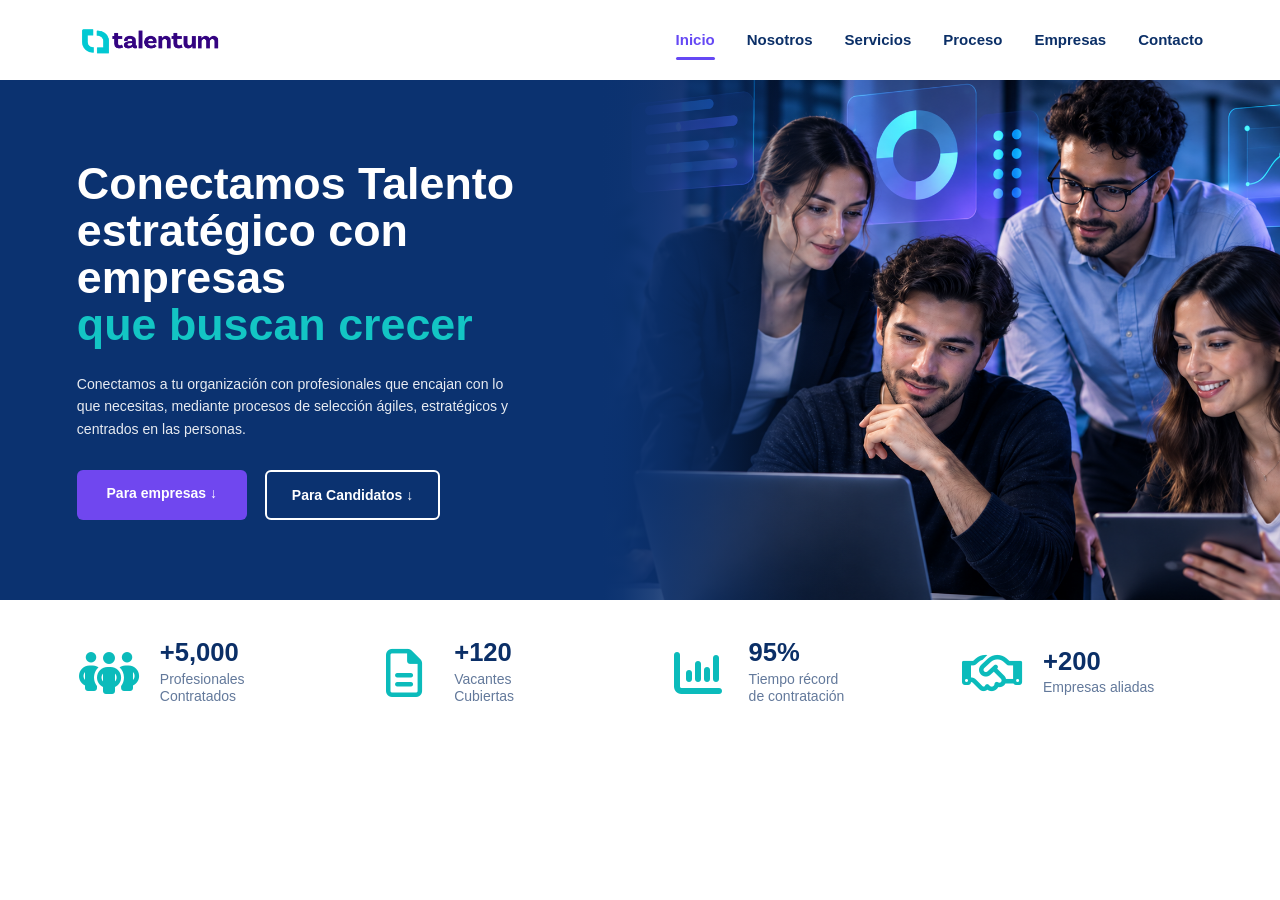
==== index.html @ b0f85a03 "Primer commit Talentum Seleccion" ====
<!DOCTYPE html>
<html lang="es">

<head>

    <meta charset="UTF-8">

    <meta
        name="viewport"
        content="width=device-width, initial-scale=1.0"
    >

    <title>Talentum Selección</title>


    <!-- =========================
         CSS PRINCIPAL
    ========================== -->

    <link
        rel="stylesheet"
        href="css/styles.css"
    >


    <!-- =========================
         FONT AWESOME - ICONOS
    ========================== -->

    <link
        rel="stylesheet"
        href="https://cdnjs.cloudflare.com/ajax/libs/font-awesome/6.5.2/css/all.min.css"
    >

</head>


<body>


    <!-- =========================
         NAVBAR
    ========================== -->

    <header class="header">

        <nav class="navbar">


            <!-- LOGO -->

            <a href="#inicio" class="logo">

                <img
                    src="assets/logos/logo talentum.png"
                    alt="Talentum"
                >

            </a>


            <!-- MENÚ -->

            <ul class="nav-menu">

                <li>
                    <a class="active" href="#inicio">
                        Inicio
                    </a>
                </li>

                <li>
                    <a href="#nosotros">
                        Nosotros
                    </a>
                </li>

                <li>
                    <a href="#servicios">
                        Servicios
                    </a>
                </li>

                <li>
                    <a href="#proceso">
                        Proceso
                    </a>
                </li>

                <li>
                    <a href="#empresas">
                        Empresas
                    </a>
                </li>

                <li>
                    <a href="#contacto">
                        Contacto
                    </a>
                </li>

            </ul>

        </nav>

    </header>



    <!-- =========================
         CONTENIDO PRINCIPAL
    ========================== -->

    <main>


        <!-- =========================
             HERO
        ========================== -->

        <section class="hero" id="inicio">


            <!-- TEXTO -->

            <div class="hero-content">

                <h1>

                    Conectamos Talento<br>

                    estratégico con empresas<br>

                    <span>
                        que buscan crecer
                    </span>

                </h1>


                <p>

                    Conectamos a tu organización con profesionales que encajan
                    con lo que necesitas, mediante procesos de selección ágiles,
                    estratégicos y centrados en las personas.

                </p>


                <!-- BOTONES -->

                <div class="hero-buttons">


                    <a
                        href="#empresas"
                        class="btn btn-primary"
                    >

                        Para empresas ↓

                    </a>


                    <a
                        href="#candidatos"
                        class="btn btn-outline"
                    >

                        Para Candidatos ↓

                    </a>


                </div>

            </div>



            <!-- IMAGEN HERO -->

            <div class="hero-image">

                <img
                    src="assets/images/hero-talentum.png"
                    alt="Equipo profesional Talentum"
                >

            </div>


        </section>



        <!-- =========================
             MÉTRICAS
        ========================== -->

        <section class="metrics">


            <!-- MÉTRICA 1 -->

            <article class="metric">


                <div class="metric-icon">

                    <i class="fa-solid fa-people-group"></i>

                </div>


                <div class="metric-info">

                    <strong>
                        +5,000
                    </strong>

                    <p>
                        Profesionales<br>
                        Contratados
                    </p>

                </div>


            </article>



            <!-- MÉTRICA 2 -->

            <article class="metric">


                <div class="metric-icon">

                    <i class="fa-regular fa-file-lines"></i>

                </div>


                <div class="metric-info">

                    <strong>
                        +120
                    </strong>

                    <p>
                        Vacantes<br>
                        Cubiertas
                    </p>

                </div>


            </article>



            <!-- MÉTRICA 3 -->

            <article class="metric">


                <div class="metric-icon">

                    <i class="fa-solid fa-chart-column"></i>

                </div>


                <div class="metric-info">

                    <strong>
                        95%
                    </strong>

                    <p>
                        Tiempo récord<br>
                        de contratación
                    </p>

                </div>


            </article>



            <!-- MÉTRICA 4 -->

            <article class="metric">


                <div class="metric-icon">

                    <i class="fa-regular fa-handshake"></i>

                </div>


                <div class="metric-info">

                    <strong>
                        +200
                    </strong>

                    <p>
                        Empresas aliadas
                    </p>

                </div>


            </article>


        </section>


    </main>


    <!-- =========================
         JAVASCRIPT
    ========================== -->

    <script src="js/main.js"></script>


</body>

</html>
---- css/styles.css ----
/* =========================
   GENERAL
========================= */

* {
    margin: 0;
    padding: 0;
    box-sizing: border-box;
}

html {
    scroll-behavior: smooth;
}

body {
    width: 100%;
    min-height: 100vh;

    font-family: Arial, Helvetica, sans-serif;

    color: #0b2f67;
    background: #ffffff;

    overflow-x: hidden;
}

img {
    display: block;
    max-width: 100%;
}


/* =========================
   NAVBAR
========================= */

.header {
    width: 100%;
    background: #ffffff;
}

.navbar {
    width: 100%;
    min-height: 80px;

    padding: 0 clamp(25px, 6vw, 120px);

    display: flex;
    align-items: center;
    justify-content: space-between;
}

.logo {
    display: flex;
    align-items: center;
    display: block;
}

.logo img {
    width: 145px;
    height: auto;
}

.nav-menu {
    display: flex;
    align-items: center;

    gap: clamp(20px, 2.5vw, 40px);

    list-style: none;
}

.nav-menu a {
    position: relative;

    color: #0b2f67;

    text-decoration: none;

    font-size: 15px;
    font-weight: 600;

    transition: color 0.3s ease;
}

.nav-menu a:hover,
.nav-menu a.active {
    color: #6548f4;
}

.nav-menu a.active::after {
    content: "";

    position: absolute;

    left: 0;
    right: 0;
    bottom: -12px;

    height: 3px;

    background: #6548f4;

    border-radius: 10px;
}


/* =========================
   HERO
========================= */

.hero {
    width: 100%;
    min-height: 520px;

    display: grid;

    /* Texto izquierda / imagen derecha */
    grid-template-columns: 47% 53%;

    background: #0b3270;

    position: relative;

    overflow: hidden;
}


/* =========================
   CONTENIDO HERO
========================= */

.hero-content {
    position: relative;

    /*
       IMPORTANTE:
       El contenido está por encima
       y tiene fondo azul sólido.
       El degradado NO tapa las letras.
    */

    z-index: 5;

    min-width: 0;

    padding:
        clamp(50px, 6vw, 100px)
        clamp(30px, 6vw, 120px);

    display: flex;
    flex-direction: column;
    justify-content: center;

    background: #0b3270;
}


/* =========================
   TITULO HERO
========================= */

.hero h1 {
    position: relative;

    z-index: 6;

    max-width: 700px;

    color: #ffffff;

    font-size: clamp(36px, 3.5vw, 60px);

    line-height: 1.05;

    margin-bottom: 25px;
}

.hero h1 span {
    color: #13c5c4;
}


/* =========================
   DESCRIPCIÓN HERO
========================= */

.hero p {
    position: relative;

    z-index: 6;

    max-width: 620px;

    color: #ffffff;

    font-size: clamp(14px, 1.1vw, 18px);

    line-height: 1.6;

    opacity: 0.9;
}


/* =========================
   BOTONES HERO
========================= */

.hero-buttons {
    position: relative;

    z-index: 6;

    display: flex;
    flex-wrap: wrap;

    gap: 18px;

    margin-top: 30px;
}

.btn {
    min-width: 170px;

    padding: 15px 25px;

    border-radius: 6px;

    text-decoration: none;
    text-align: center;

    font-size: 14px;
    font-weight: 700;

    transition:
        transform 0.3s ease,
        background 0.3s ease,
        color 0.3s ease;
}

.btn:hover {
    transform: translateY(-3px);
}


/* BOTÓN EMPRESAS */

.btn-primary {
    color: #ffffff;

    background: #7047ef;
}

.btn-primary:hover {
    background: #6037e4;
}


/* BOTÓN CANDIDATOS */

.btn-outline {
    color: #ffffff;

    border: 2px solid #ffffff;

    background: transparent;
}

.btn-outline:hover {
    color: #0b3270;

    background: #ffffff;
}


/* =========================
   IMAGEN HERO
========================= */

.hero-image {
    position: relative;

    width: 100%;
    height: 100%;

    min-height: 520px;

    overflow: hidden;
}

.hero-image img {
    width: 100%;
    height: 100%;

    object-fit: cover;

    /*
       Puedes cambiar center por:
       55% center
       60% center
       etc. si quieres mover la foto.
    */

    object-position: center center;

    display: block;
}


/* ==========================================
   DIFUMINADO ENTRE AZUL E IMAGEN
========================================== */

.hero-image::before {
    content: "";

    position: absolute;

    top: 0;
    bottom: 0;

    /*
       Empieza EXACTAMENTE donde
       comienza la fotografía.
    */

    left: 0;

    /*
       El degradado ocupa solamente
       una parte de la fotografía.
    */

    width: 38%;

    z-index: 2;

    pointer-events: none;

    background: linear-gradient(
        to right,

        #0b3270 0%,

        rgba(11, 50, 112, 0.98) 8%,

        rgba(11, 50, 112, 0.90) 20%,

        rgba(11, 50, 112, 0.70) 38%,

        rgba(11, 50, 112, 0.45) 56%,

        rgba(11, 50, 112, 0.22) 72%,

        rgba(11, 50, 112, 0.08) 86%,

        rgba(11, 50, 112, 0) 100%
    );
}


/* =========================
   MÉTRICAS
========================= */

.metrics {
    width: 100%;

    padding:
        40px
        clamp(40px, 6vw, 120px);

    display: grid;

    grid-template-columns: repeat(4, 1fr);

    align-items: center;

    gap: clamp(30px, 4vw, 70px);

    background: #ffffff;
}


/* =========================
   CADA MÉTRICA
========================= */

.metric {
    display: flex;

    align-items: center;

    gap: 18px;

    min-width: 0;
}


/* =========================
   ICONOS DE LAS MÉTRICAS
========================= */

.metric-icon {
    width: 65px;
    min-width: 65px;

    height: 65px;

    flex-shrink: 0;

    display: flex;

    align-items: center;
    justify-content: center;

    color: #0bbbbb;

    font-size: 48px;

    line-height: 1;
}


/*
   Los <i> de Font Awesome
   ocuparán correctamente
   el espacio del icono.
*/

.metric-icon i {
    display: block;

    color: #0bbbbb;

    font-size: inherit;

    line-height: 1;
}


/* =========================
   INFORMACIÓN DE MÉTRICA
========================= */

.metric-info {
    min-width: 0;
}


/* NÚMERO */

.metric-info strong,
.metric strong {
    display: block;

    color: #0b2f67;

    font-size: clamp(23px, 2vw, 30px);

    font-weight: 700;

    line-height: 1;
}


/* TEXTO */

.metric-info p,
.metric p {
    margin-top: 5px;

    color: #63799b;

    font-size: 14px;

    line-height: 1.2;
}


/* ==========================================
   PANTALLAS GRANDES
   1440px EN ADELANTE
========================================== */

@media (min-width: 1440px) {

    .hero {
        min-height: 540px;

        grid-template-columns: 46% 54%;
    }

    .hero-image {
        min-height: 540px;
    }

    .hero h1 {
        font-size: clamp(48px, 3.2vw, 64px);
    }

    /*
       En pantallas grandes hacemos
       la transición un poco más amplia.
    */

    .hero-image::before {
        width: 40%;
    }


    /* MÉTRICAS */

    .metrics {
        padding-left: clamp(70px, 7vw, 140px);
        padding-right: clamp(70px, 7vw, 140px);
    }

    .metric-icon {
        width: 70px;
        min-width: 70px;

        font-size: 52px;
    }
}


/* ==========================================
   LAPTOP
========================================== */

@media (max-width: 1200px) {

    .navbar {
        padding-left: 45px;
        padding-right: 45px;
    }

    .hero {
        grid-template-columns: 48% 52%;
    }

    .hero-content {
        padding: 55px 45px;
    }

    .hero h1 {
        font-size: clamp(36px, 4vw, 50px);
    }

    .hero-image::before {
        width: 35%;
    }


    /* MÉTRICAS */

    .metrics {
        padding-left: 45px;
        padding-right: 45px;

        gap: 30px;
    }

    .metric {
        gap: 15px;
    }

    .metric-icon {
        width: 55px;
        min-width: 55px;

        height: 55px;

        font-size: 43px;
    }
}


/* ==========================================
   TABLET
========================================== */

@media (max-width: 900px) {

    .navbar {
        padding: 0 30px;
    }

    /*
       Por ahora ocultamos el menú.
       Luego podemos poner hamburguesa.
    */

    .nav-menu {
        display: none;
    }


    /* HERO */

    .hero {
        grid-template-columns: 1fr;

        min-height: auto;
    }

    .hero-content {
        padding: 60px 40px;
    }

    .hero h1 {
        max-width: 650px;

        font-size: 46px;
    }

    .hero p {
        max-width: 600px;
    }

    .hero-image {
        width: 100%;

        height: 430px;

        min-height: 430px;
    }

    .hero-image img {
        object-position: center center;
    }

    /*
       Como la imagen ahora está debajo
       del texto, quitamos el degradado
       lateral.
    */

    .hero-image::before {
        display: none;
    }


    /* MÉTRICAS */

    .metrics {
        grid-template-columns: repeat(2, 1fr);

        padding: 40px;

        gap: 35px;
    }

    .metric {
        gap: 16px;
    }

    .metric-icon {
        width: 60px;
        min-width: 60px;

        height: 60px;

        font-size: 45px;
    }
}


/* ==========================================
   CELULAR
========================================== */

@media (max-width: 550px) {

    /* NAVBAR */

    .navbar {
        min-height: 65px;

        padding: 0 20px;
    }

    .logo img {
        width: 120px;
    }


    /* HERO */

    .hero {
        width: 100%;

        min-height: auto;

        grid-template-columns: 1fr;
    }

    .hero-content {
        padding: 45px 22px;
    }

    .hero h1 {
        font-size: 37px;

        line-height: 1.08;

        margin-bottom: 20px;
    }

    .hero p {
        font-size: 14px;

        line-height: 1.6;
    }

    .hero-buttons {
        width: 100%;

        flex-direction: column;

        gap: 12px;

        margin-top: 25px;
    }

    .btn {
        width: 100%;
    }

    .hero-image {
        width: 100%;

        height: 300px;

        min-height: 300px;
    }

    .hero-image img {
        width: 100%;
        height: 100%;

        object-fit: cover;

        object-position: center;
    }

    .hero-image::before {
        display: none;
    }


    /* MÉTRICAS */

    .metrics {
        grid-template-columns: 1fr;

        padding: 35px 25px;

        gap: 30px;
    }

    .metric {
        width: 100%;

        gap: 18px;
    }

    .metric-icon {
        width: 58px;
        min-width: 58px;

        height: 58px;

        font-size: 42px;
    }

    .metric-info strong,
    .metric strong {
        font-size: 26px;
    }

    .metric-info p,
    .metric p {
        font-size: 14px;
    }
}


/* ==========================================
   CELULARES PEQUEÑOS
========================================== */

@media (max-width: 380px) {

    .hero-content {
        padding: 40px 18px;
    }

    .hero h1 {
        font-size: 32px;
    }

    .hero-image {
        height: 260px;

        min-height: 260px;
    }


    /* MÉTRICAS */

    .metrics {
        padding: 30px 20px;
    }

    .metric-icon {
        width: 50px;
        min-width: 50px;

        height: 50px;

        font-size: 37px;
    }
}
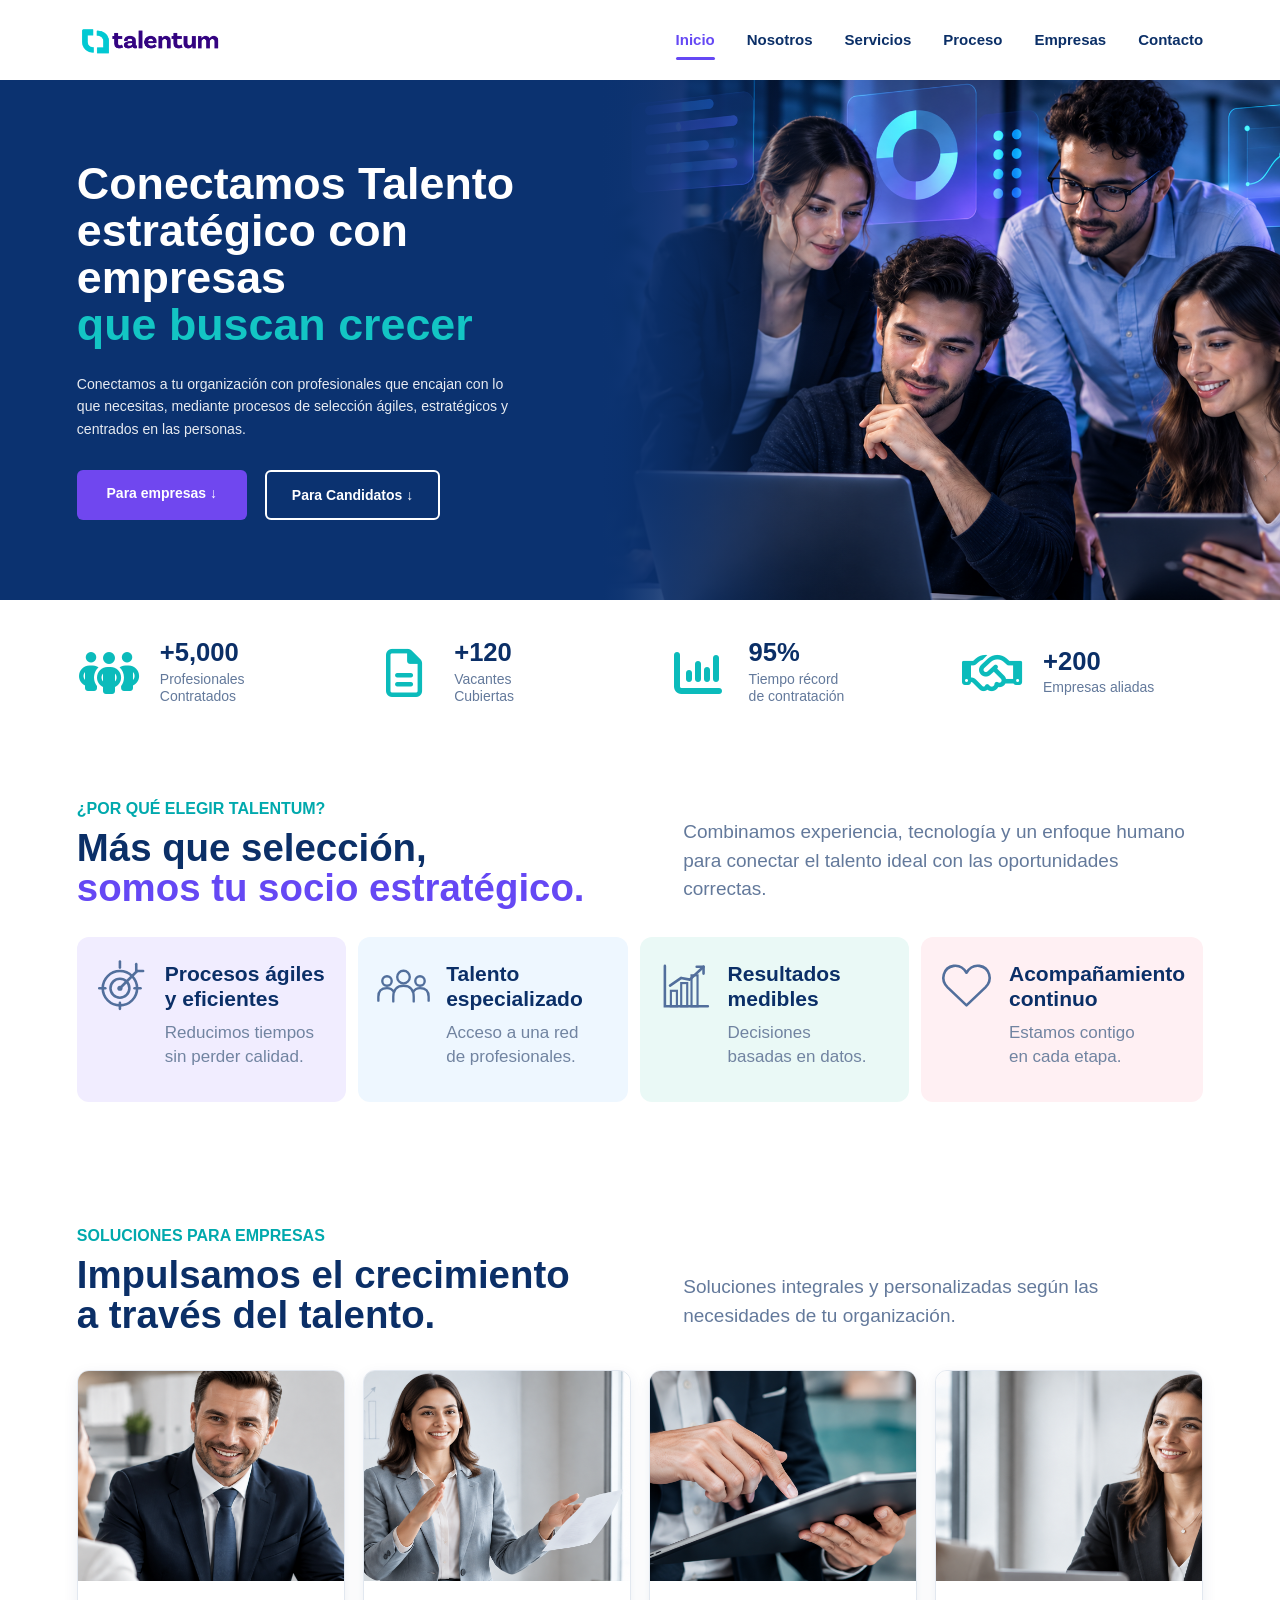
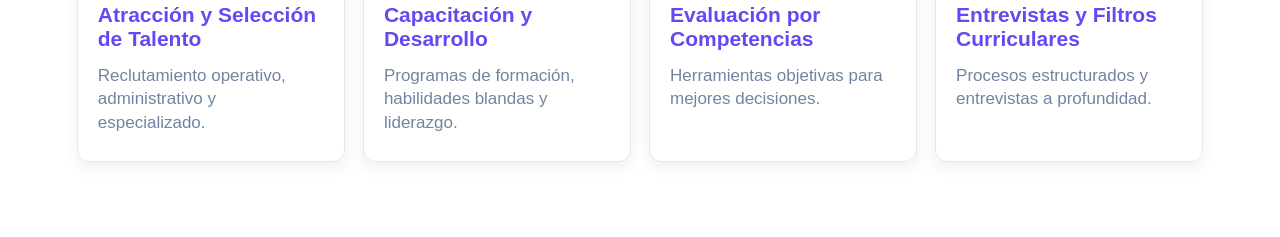
==== commit 545f1e70: "Avance 3 Pagina Talentum" ====
--- a/index.html
+++ b/index.html
@@ -215,8 +215,12 @@
 
                 <div class="metric-info">
 
-                    <strong>
-                        +5,000
+                    <strong
+                        class="counter"
+                        data-target="5000"
+                        data-prefix="+"
+                    >
+                        1
                     </strong>
 
                     <p>
@@ -245,8 +249,12 @@
 
                 <div class="metric-info">
 
-                    <strong>
-                        +120
+                    <strong
+                        class="counter"
+                        data-target="120"
+                        data-prefix="+"
+                    >
+                        1
                     </strong>
 
                     <p>
@@ -275,8 +283,12 @@
 
                 <div class="metric-info">
 
-                    <strong>
-                        95%
+                    <strong
+                        class="counter"
+                        data-target="95"
+                        data-suffix="%"
+                    >
+                        1
                     </strong>
 
                     <p>
@@ -305,8 +317,12 @@
 
                 <div class="metric-info">
 
-                    <strong>
-                        +200
+                    <strong
+                        class="counter"
+                        data-target="200"
+                        data-prefix="+"
+                    >
+                        1
                     </strong>
 
                     <p>
@@ -322,6 +338,582 @@
         </section>
 
 
+
+        <!-- ==========================================
+             ¿POR QUÉ ELEGIR TALENTUM?
+        =========================================== -->
+
+        <section class="why-talentum" id="nosotros">
+
+
+            <!-- CABECERA -->
+
+            <div class="why-header">
+
+
+                <!-- TÍTULO -->
+
+                <div class="why-title">
+
+                    <span class="why-label">
+                        ¿POR QUÉ ELEGIR TALENTUM?
+                    </span>
+
+                    <h2>
+                        Más que selección,<br>
+                        <span>somos tu socio estratégico.</span>
+                    </h2>
+
+                </div>
+
+
+                <!-- DESCRIPCIÓN -->
+
+                <div class="why-description">
+
+                    <p>
+                        Combinamos experiencia, tecnología y un
+                        enfoque humano para conectar el talento ideal
+                        con las oportunidades correctas.
+                    </p>
+
+                </div>
+
+
+            </div>
+
+
+
+            <!-- TARJETAS -->
+
+            <div class="why-cards">
+
+
+                <!-- TARJETA 1 -->
+
+                <article class="why-card why-card-purple">
+
+                    <div class="why-icon">
+
+                        <svg
+                            viewBox="0 0 64 64"
+                            width="52"
+                            height="52"
+                            fill="none"
+                            xmlns="http://www.w3.org/2000/svg"
+                        >
+
+                            <circle
+                                cx="29"
+                                cy="34"
+                                r="20"
+                                stroke="currentColor"
+                                stroke-width="3"
+                            />
+
+                            <circle
+                                cx="29"
+                                cy="34"
+                                r="11"
+                                stroke="currentColor"
+                                stroke-width="3"
+                            />
+
+                            <circle
+                                cx="29"
+                                cy="34"
+                                r="3"
+                                fill="currentColor"
+                            />
+
+                            <path
+                                d="M29 10V3"
+                                stroke="currentColor"
+                                stroke-width="3"
+                                stroke-linecap="round"
+                            />
+
+                            <path
+                                d="M29 58V51"
+                                stroke="currentColor"
+                                stroke-width="3"
+                                stroke-linecap="round"
+                            />
+
+                            <path
+                                d="M5 34H12"
+                                stroke="currentColor"
+                                stroke-width="3"
+                                stroke-linecap="round"
+                            />
+
+                            <path
+                                d="M46 34H53"
+                                stroke="currentColor"
+                                stroke-width="3"
+                                stroke-linecap="round"
+                            />
+
+                            <path
+                                d="M29 34L49 14"
+                                stroke="currentColor"
+                                stroke-width="3"
+                                stroke-linecap="round"
+                            />
+
+                            <path
+                                d="M48 14V6"
+                                stroke="currentColor"
+                                stroke-width="3"
+                                stroke-linecap="round"
+                            />
+
+                            <path
+                                d="M48 14H56"
+                                stroke="currentColor"
+                                stroke-width="3"
+                                stroke-linecap="round"
+                            />
+
+                        </svg>
+
+                    </div>
+
+
+                    <div class="why-card-content">
+
+                        <h3>
+                            Procesos ágiles<br>
+                            y eficientes
+                        </h3>
+
+                        <p>
+                            Reducimos tiempos<br>
+                            sin perder calidad.
+                        </p>
+
+                    </div>
+
+
+                </article>
+
+
+
+                <!-- TARJETA 2 -->
+
+                <article class="why-card why-card-blue">
+
+                    <div class="why-icon">
+
+                        <svg
+                            viewBox="0 0 70 60"
+                            width="58"
+                            height="52"
+                            fill="none"
+                            xmlns="http://www.w3.org/2000/svg"
+                        >
+
+                            <circle
+                                cx="35"
+                                cy="18"
+                                r="8"
+                                stroke="currentColor"
+                                stroke-width="3"
+                            />
+
+                            <path
+                                d="M22 49V43C22 34 27 29 35 29C43 29 48 34 48 43V49"
+                                stroke="currentColor"
+                                stroke-width="3"
+                                stroke-linecap="round"
+                            />
+
+                            <circle
+                                cx="14"
+                                cy="23"
+                                r="6"
+                                stroke="currentColor"
+                                stroke-width="3"
+                            />
+
+                            <path
+                                d="M3 48V43C3 36 7 32 14 32C18 32 21 34 23 37"
+                                stroke="currentColor"
+                                stroke-width="3"
+                                stroke-linecap="round"
+                            />
+
+                            <circle
+                                cx="56"
+                                cy="23"
+                                r="6"
+                                stroke="currentColor"
+                                stroke-width="3"
+                            />
+
+                            <path
+                                d="M47 37C49 34 52 32 56 32C63 32 67 36 67 43V48"
+                                stroke="currentColor"
+                                stroke-width="3"
+                                stroke-linecap="round"
+                            />
+
+                        </svg>
+
+                    </div>
+
+
+                    <div class="why-card-content">
+
+                        <h3>
+                            Talento<br>
+                            especializado
+                        </h3>
+
+                        <p>
+                            Acceso a una red<br>
+                            de profesionales.
+                        </p>
+
+                    </div>
+
+
+                </article>
+
+
+
+                <!-- TARJETA 3 -->
+
+                <article class="why-card why-card-green">
+
+                    <div class="why-icon">
+
+                        <svg
+                            viewBox="0 0 64 64"
+                            width="52"
+                            height="52"
+                            fill="none"
+                            xmlns="http://www.w3.org/2000/svg"
+                        >
+
+                            <path
+                                d="M8 8V55H58"
+                                stroke="currentColor"
+                                stroke-width="3"
+                                stroke-linecap="round"
+                            />
+
+                            <rect
+                                x="15"
+                                y="37"
+                                width="7"
+                                height="18"
+                                stroke="currentColor"
+                                stroke-width="2.5"
+                            />
+
+                            <rect
+                                x="27"
+                                y="28"
+                                width="7"
+                                height="27"
+                                stroke="currentColor"
+                                stroke-width="2.5"
+                            />
+
+                            <rect
+                                x="39"
+                                y="19"
+                                width="7"
+                                height="36"
+                                stroke="currentColor"
+                                stroke-width="2.5"
+                            />
+
+                            <path
+                                d="M14 31L27 22L37 24L53 9"
+                                stroke="currentColor"
+                                stroke-width="3"
+                                stroke-linecap="round"
+                                stroke-linejoin="round"
+                            />
+
+                            <path
+                                d="M45 9H53V17"
+                                stroke="currentColor"
+                                stroke-width="3"
+                                stroke-linecap="round"
+                                stroke-linejoin="round"
+                            />
+
+                        </svg>
+
+                    </div>
+
+
+                    <div class="why-card-content">
+
+                        <h3>
+                            Resultados<br>
+                            medibles
+                        </h3>
+
+                        <p>
+                            Decisiones<br>
+                            basadas en datos.
+                        </p>
+
+                    </div>
+
+
+                </article>
+
+
+
+                <!-- TARJETA 4 -->
+
+                <article class="why-card why-card-pink">
+
+                    <div class="why-icon">
+
+                        <svg
+                            viewBox="0 0 64 64"
+                            width="52"
+                            height="52"
+                            fill="none"
+                            xmlns="http://www.w3.org/2000/svg"
+                        >
+
+                            <path
+                                d="
+                                M32 54
+                                L10 33
+                                C1 24 5 10 17 8
+                                C24 7 29 11 32 16
+                                C35 11 40 7 47 8
+                                C59 10 63 24 54 33
+                                L32 54Z
+                                "
+                                stroke="currentColor"
+                                stroke-width="3"
+                                stroke-linecap="round"
+                                stroke-linejoin="round"
+                            />
+
+                        </svg>
+
+                    </div>
+
+
+                    <div class="why-card-content">
+
+                        <h3>
+                            Acompañamiento<br>
+                            continuo
+                        </h3>
+
+                        <p>
+                            Estamos contigo<br>
+                            en cada etapa.
+                        </p>
+
+                    </div>
+
+
+                </article>
+
+
+            </div>
+
+
+        </section>
+
+
+
+        <!-- ==========================================
+             SOLUCIONES PARA EMPRESAS
+        =========================================== -->
+
+        <section class="solutions" id="servicios">
+
+
+            <!-- CABECERA -->
+
+            <div class="solutions-header">
+
+
+                <!-- TÍTULO -->
+
+                <div class="solutions-title">
+
+                    <span class="solutions-label">
+                        SOLUCIONES PARA EMPRESAS
+                    </span>
+
+                    <h2>
+                        Impulsamos el crecimiento<br>
+                        a través del talento.
+                    </h2>
+
+                </div>
+
+
+                <!-- DESCRIPCIÓN -->
+
+                <div class="solutions-description">
+
+                    <p>
+                        Soluciones integrales y personalizadas según
+                        las necesidades de tu organización.
+                    </p>
+
+                </div>
+
+
+            </div>
+
+
+
+            <!-- =========================
+                 TARJETAS DE SERVICIOS
+            ========================== -->
+
+            <div class="solutions-cards">
+
+
+                <!-- TARJETA 1 -->
+
+                <article class="solution-card">
+
+                    <div class="solution-image">
+
+                        <img
+                            src="assets/images/atraccion-seleccion.png"
+                            alt="Atracción y Selección de Talento"
+                        >
+
+                    </div>
+
+
+                    <div class="solution-content">
+
+                        <h3>
+                            Atracción y Selección<br>
+                            de Talento
+                        </h3>
+
+                        <p>
+                            Reclutamiento operativo,
+                            administrativo y especializado.
+                        </p>
+
+                    </div>
+
+                </article>
+
+
+
+                <!-- TARJETA 2 -->
+
+                <article class="solution-card">
+
+                    <div class="solution-image">
+
+                        <img
+                            src="assets/images/capacitacion-desarrollo.png"
+                            alt="Capacitación y Desarrollo"
+                        >
+
+                    </div>
+
+
+                    <div class="solution-content">
+
+                        <h3>
+                            Capacitación y<br>
+                            Desarrollo
+                        </h3>
+
+                        <p>
+                            Programas de formación,
+                            habilidades blandas y liderazgo.
+                        </p>
+
+                    </div>
+
+                </article>
+
+
+
+                <!-- TARJETA 3 -->
+
+                <article class="solution-card">
+
+                    <div class="solution-image">
+
+                        <img
+                            src="assets/images/evaluacion-competencias.png"
+                            alt="Evaluación por Competencias"
+                        >
+
+                    </div>
+
+
+                    <div class="solution-content">
+
+                        <h3>
+                            Evaluación por<br>
+                            Competencias
+                        </h3>
+
+                        <p>
+                            Herramientas objetivas
+                            para mejores decisiones.
+                        </p>
+
+                    </div>
+
+                </article>
+
+
+
+                <!-- TARJETA 4 -->
+
+                <article class="solution-card">
+
+                    <div class="solution-image">
+
+                        <img
+                            src="assets/images/entrevistas-filtros.png"
+                            alt="Entrevistas y Filtros Curriculares"
+                        >
+
+                    </div>
+
+
+                    <div class="solution-content">
+
+                        <h3>
+                            Entrevistas y Filtros<br>
+                            Curriculares
+                        </h3>
+
+                        <p>
+                            Procesos estructurados
+                            y entrevistas a profundidad.
+                        </p>
+
+                    </div>
+
+                </article>
+
+
+            </div>
+
+
+        </section>
+
+
     </main>
 
 
--- a/css/styles.css
+++ b/css/styles.css
@@ -478,6 +478,244 @@
 }
 
 
+/* ==================================================
+   ¿POR QUÉ ELEGIR TALENTUM?
+   NUEVA SECCIÓN
+================================================== */
+
+.why-talentum {
+    width: 100%;
+
+    padding:
+        55px
+        clamp(40px, 6vw, 120px)
+        65px;
+
+    background: #ffffff;
+}
+
+
+/* =========================
+   CABECERA DE LA SECCIÓN
+========================= */
+
+.why-header {
+    width: 100%;
+
+    display: flex;
+    justify-content: space-between;
+    align-items: flex-end;
+
+    gap: 50px;
+
+    margin-bottom: 28px;
+}
+
+
+/* =========================
+   TÍTULO
+========================= */
+
+.why-title {
+    flex: 1;
+
+    min-width: 0;
+}
+
+.why-label {
+    display: block;
+
+    margin-bottom: 10px;
+
+    color: #00a9ad;
+
+    /* AUMENTADO */
+    font-size: 16px;
+
+    font-weight: 700;
+
+    text-transform: uppercase;
+}
+
+.why-title h2 {
+    color: #0b2f67;
+
+    /* AUMENTADO */
+    font-size: clamp(38px, 3vw, 52px);
+
+    font-weight: 700;
+
+    line-height: 1.05;
+}
+
+.why-title h2 span {
+    color: #6548f4;
+}
+
+
+/* =========================
+   DESCRIPCIÓN DERECHA
+========================= */
+
+.why-description {
+    width: 100%;
+
+    /* Un poco más de espacio para el texto grande */
+    max-width: 520px;
+
+    padding-bottom: 5px;
+}
+
+.why-description p {
+    color: #63799b;
+
+    /* AUMENTADO */
+    font-size: 19px;
+
+    line-height: 1.5;
+}
+
+
+/* =========================
+   CONTENEDOR DE TARJETAS
+========================= */
+
+.why-cards {
+    width: 100%;
+
+    display: grid;
+
+    grid-template-columns: repeat(4, 1fr);
+
+    gap: 12px;
+}
+
+
+/* =========================
+   TARJETA
+========================= */
+
+.why-card {
+    width: 100%;
+
+    /* Aumentamos un poco para las letras grandes */
+    min-height: 165px;
+
+    padding: 22px 18px;
+
+    display: flex;
+    align-items: flex-start;
+
+    gap: 15px;
+
+    border-radius: 12px;
+
+    transition:
+        transform 0.3s ease,
+        box-shadow 0.3s ease;
+}
+
+
+/* EFECTO AL PASAR EL MOUSE */
+
+.why-card:hover {
+    transform: translateY(-5px);
+
+    box-shadow:
+        0 12px 28px
+        rgba(11, 47, 103, 0.10);
+}
+
+
+/* =========================
+   COLORES DE LAS TARJETAS
+========================= */
+
+.why-card-purple {
+    background: #f1edff;
+}
+
+.why-card-blue {
+    background: #eef7ff;
+}
+
+.why-card-green {
+    background: #eaf9f6;
+}
+
+.why-card-pink {
+    background: #fff0f3;
+}
+
+
+/* =========================
+   ICONOS DE LAS TARJETAS
+========================= */
+
+.why-icon {
+    width: 55px;
+    min-width: 55px;
+
+    height: 55px;
+
+    flex-shrink: 0;
+
+    display: flex;
+    align-items: center;
+    justify-content: center;
+
+    color: #526f9c;
+}
+
+
+/*
+   Los SVG que colocamos directamente
+   en el HTML tomarán este color.
+*/
+
+.why-icon svg {
+    display: block;
+
+    width: 100%;
+    height: 100%;
+
+    color: #526f9c;
+}
+
+
+/* =========================
+   TEXTO DE LAS TARJETAS
+========================= */
+
+.why-card-content {
+    min-width: 0;
+
+    padding-top: 2px;
+}
+
+.why-card-content h3 {
+    margin-bottom: 10px;
+
+    color: #0b2f67;
+
+    /* AUMENTADO */
+    font-size: 21px;
+
+    font-weight: 700;
+
+    line-height: 1.2;
+}
+
+.why-card-content p {
+    color: #7184a1;
+
+    /* AUMENTADO */
+    font-size: 17px;
+
+    line-height: 1.4;
+}
+
+
 /* ==========================================
    PANTALLAS GRANDES
    1440px EN ADELANTE
@@ -522,6 +760,45 @@
 
         font-size: 52px;
     }
+
+
+    /* ¿POR QUÉ ELEGIR TALENTUM? */
+
+    .why-talentum {
+        padding-left: clamp(70px, 7vw, 140px);
+        padding-right: clamp(70px, 7vw, 140px);
+    }
+
+    .why-card {
+        min-height: 175px;
+    }
+
+    .why-icon {
+        width: 60px;
+        min-width: 60px;
+
+        height: 60px;
+    }
+
+    .why-label {
+        font-size: 16px;
+    }
+
+    .why-title h2 {
+        font-size: 52px;
+    }
+
+    .why-description p {
+        font-size: 19px;
+    }
+
+    .why-card-content h3 {
+        font-size: 22px;
+    }
+
+    .why-card-content p {
+        font-size: 17px;
+    }
 }
 
 
@@ -573,6 +850,53 @@
         height: 55px;
 
         font-size: 43px;
+    }
+
+
+    /* ¿POR QUÉ ELEGIR TALENTUM? */
+
+    .why-talentum {
+        padding-left: 45px;
+        padding-right: 45px;
+    }
+
+    .why-header {
+        gap: 35px;
+    }
+
+    .why-card {
+        min-height: 160px;
+
+        padding: 20px 15px;
+
+        gap: 11px;
+    }
+
+    .why-icon {
+        width: 48px;
+        min-width: 48px;
+
+        height: 48px;
+    }
+
+    .why-label {
+        font-size: 15px;
+    }
+
+    .why-title h2 {
+        font-size: 40px;
+    }
+
+    .why-description p {
+        font-size: 17px;
+    }
+
+    .why-card-content h3 {
+        font-size: 19px;
+    }
+
+    .why-card-content p {
+        font-size: 16px;
     }
 }
 
@@ -664,6 +988,65 @@
 
         font-size: 45px;
     }
+
+
+    /* ¿POR QUÉ ELEGIR TALENTUM? */
+
+    .why-talentum {
+        padding: 50px 40px;
+    }
+
+    .why-header {
+        align-items: flex-start;
+        flex-direction: column;
+
+        gap: 20px;
+
+        margin-bottom: 28px;
+    }
+
+    .why-description {
+        max-width: 600px;
+    }
+
+    .why-cards {
+        grid-template-columns: repeat(2, 1fr);
+
+        gap: 15px;
+    }
+
+    .why-card {
+        min-height: 160px;
+
+        padding: 22px 20px;
+    }
+
+    .why-icon {
+        width: 55px;
+        min-width: 55px;
+
+        height: 55px;
+    }
+
+    .why-label {
+        font-size: 14px;
+    }
+
+    .why-title h2 {
+        font-size: 38px;
+    }
+
+    .why-description p {
+        font-size: 17px;
+    }
+
+    .why-card-content h3 {
+        font-size: 20px;
+    }
+
+    .why-card-content p {
+        font-size: 16px;
+    }
 }
 
 
@@ -784,6 +1167,60 @@
     .metric p {
         font-size: 14px;
     }
+
+
+    /* ¿POR QUÉ ELEGIR TALENTUM? */
+
+    .why-talentum {
+        padding: 45px 22px;
+    }
+
+    .why-header {
+        margin-bottom: 25px;
+    }
+
+    .why-label {
+        font-size: 13px;
+    }
+
+    .why-title h2 {
+        font-size: 34px;
+
+        line-height: 1.08;
+    }
+
+    .why-description p {
+        font-size: 16px;
+    }
+
+    .why-cards {
+        grid-template-columns: 1fr;
+
+        gap: 14px;
+    }
+
+    .why-card {
+        min-height: auto;
+
+        padding: 22px;
+
+        gap: 18px;
+    }
+
+    .why-icon {
+        width: 55px;
+        min-width: 55px;
+
+        height: 55px;
+    }
+
+    .why-card-content h3 {
+        font-size: 19px;
+    }
+
+    .why-card-content p {
+        font-size: 15px;
+    }
 }
 
 
@@ -822,4 +1259,506 @@
 
         font-size: 37px;
     }
+
+
+    /* ¿POR QUÉ ELEGIR TALENTUM? */
+
+    .why-talentum {
+        padding: 40px 18px;
+    }
+
+    .why-label {
+        font-size: 12px;
+    }
+
+    .why-title h2 {
+        font-size: 30px;
+    }
+
+    .why-description p {
+        font-size: 15px;
+    }
+
+    .why-card {
+        padding: 20px 16px;
+
+        gap: 14px;
+    }
+
+    .why-icon {
+        width: 48px;
+        min-width: 48px;
+
+        height: 48px;
+    }
+
+    .why-card-content h3 {
+        font-size: 18px;
+    }
+
+    .why-card-content p {
+        font-size: 14px;
+    }
+}
+
+/* ==================================================
+   SOLUCIONES PARA EMPRESAS
+================================================== */
+
+.solutions {
+    width: 100%;
+
+    padding:
+        60px
+        clamp(40px, 6vw, 120px)
+        75px;
+
+    background: #ffffff;
+}
+
+
+/* =========================
+   CABECERA
+========================= */
+
+.solutions-header {
+    width: 100%;
+
+    display: flex;
+    justify-content: space-between;
+    align-items: flex-end;
+
+    gap: 50px;
+
+    margin-bottom: 35px;
+}
+
+
+/* =========================
+   TÍTULO IZQUIERDO
+========================= */
+
+.solutions-title {
+    flex: 1;
+    min-width: 0;
+}
+
+.solutions-label {
+    display: block;
+
+    margin-bottom: 10px;
+
+    color: #00a9ad;
+
+    font-size: 16px;
+    font-weight: 700;
+
+    text-transform: uppercase;
+}
+
+.solutions-title h2 {
+    color: #0b2f67;
+
+    /*
+       Tamaño similar al título
+       de ¿Por qué elegir Talentum?
+    */
+    font-size: clamp(38px, 3vw, 52px);
+
+    font-weight: 700;
+
+    line-height: 1.05;
+}
+
+
+/* =========================
+   DESCRIPCIÓN DERECHA
+========================= */
+
+.solutions-description {
+    width: 100%;
+
+    max-width: 520px;
+
+    padding-bottom: 5px;
+}
+
+.solutions-description p {
+    color: #63799b;
+
+    font-size: 19px;
+
+    line-height: 1.5;
+}
+
+
+/* =========================
+   CONTENEDOR TARJETAS
+========================= */
+
+.solutions-cards {
+    width: 100%;
+
+    display: grid;
+
+    grid-template-columns: repeat(4, 1fr);
+
+    gap: 18px;
+}
+
+
+/* =========================
+   TARJETA
+========================= */
+
+.solution-card {
+    width: 100%;
+
+    background: #ffffff;
+
+    border-radius: 12px;
+
+    overflow: hidden;
+
+    border: 1px solid #e2e8f0;
+
+    box-shadow:
+        0 5px 15px
+        rgba(11, 47, 103, 0.08);
+
+    transition:
+        transform 0.3s ease,
+        box-shadow 0.3s ease;
+}
+
+
+/* EFECTO AL PASAR EL MOUSE */
+
+.solution-card:hover {
+    transform: translateY(-7px);
+
+    box-shadow:
+        0 15px 35px
+        rgba(11, 47, 103, 0.15);
+}
+
+
+/* =========================
+   IMAGEN
+========================= */
+
+.solution-image {
+    width: 100%;
+
+    height: 210px;
+
+    overflow: hidden;
+}
+
+.solution-image img {
+    width: 100%;
+    height: 100%;
+
+    object-fit: cover;
+
+    object-position: center;
+
+    transition: transform 0.4s ease;
+}
+
+
+/* ZOOM SUAVE */
+
+.solution-card:hover .solution-image img {
+    transform: scale(1.05);
+}
+
+
+/* =========================
+   CONTENIDO TARJETA
+========================= */
+
+.solution-content {
+    padding: 22px 20px 26px;
+}
+
+
+/* =========================
+   TÍTULO TARJETA
+========================= */
+
+.solution-content h3 {
+    margin-bottom: 12px;
+
+    color: #6548f4;
+
+    /*
+       Grande para mantener
+       el estilo de la sección anterior
+    */
+    font-size: 21px;
+
+    font-weight: 700;
+
+    line-height: 1.15;
+}
+
+
+/* =========================
+   DESCRIPCIÓN TARJETA
+========================= */
+
+.solution-content p {
+    color: #7184a1;
+
+    font-size: 17px;
+
+    line-height: 1.4;
+}
+
+
+/* ==================================================
+   SOLUCIONES - PANTALLAS GRANDES
+================================================== */
+
+@media (min-width: 1440px) {
+
+    .solutions {
+        padding-left: clamp(70px, 7vw, 140px);
+        padding-right: clamp(70px, 7vw, 140px);
+    }
+
+    .solutions-label {
+        font-size: 16px;
+    }
+
+    .solutions-title h2 {
+        font-size: 52px;
+    }
+
+    .solutions-description p {
+        font-size: 19px;
+    }
+
+    .solution-image {
+        height: 230px;
+    }
+
+    .solution-content {
+        padding: 24px 22px 28px;
+    }
+
+    .solution-content h3 {
+        font-size: 22px;
+    }
+
+    .solution-content p {
+        font-size: 17px;
+    }
+}
+
+
+/* ==================================================
+   SOLUCIONES - LAPTOP
+================================================== */
+
+@media (max-width: 1200px) {
+
+    .solutions {
+        padding-left: 45px;
+        padding-right: 45px;
+    }
+
+    .solutions-header {
+        gap: 35px;
+    }
+
+    .solutions-title h2 {
+        font-size: 40px;
+    }
+
+    .solutions-description p {
+        font-size: 17px;
+    }
+
+    .solutions-cards {
+        gap: 14px;
+    }
+
+    .solution-image {
+        height: 190px;
+    }
+
+    .solution-content {
+        padding: 20px 17px 23px;
+    }
+
+    .solution-content h3 {
+        font-size: 19px;
+    }
+
+    .solution-content p {
+        font-size: 16px;
+    }
+}
+
+
+/* ==================================================
+   SOLUCIONES - TABLET
+================================================== */
+
+@media (max-width: 900px) {
+
+    .solutions {
+        padding:
+            50px
+            40px
+            60px;
+    }
+
+    .solutions-header {
+        flex-direction: column;
+
+        align-items: flex-start;
+
+        gap: 20px;
+
+        margin-bottom: 30px;
+    }
+
+    .solutions-description {
+        max-width: 600px;
+    }
+
+    .solutions-title h2 {
+        font-size: 38px;
+    }
+
+    .solutions-description p {
+        font-size: 17px;
+    }
+
+    /*
+       2 tarjetas por fila
+    */
+    .solutions-cards {
+        grid-template-columns: repeat(2, 1fr);
+
+        gap: 20px;
+    }
+
+    .solution-image {
+        height: 220px;
+    }
+
+    .solution-content h3 {
+        font-size: 20px;
+    }
+
+    .solution-content p {
+        font-size: 16px;
+    }
+}
+
+
+/* ==================================================
+   SOLUCIONES - CELULAR
+================================================== */
+
+@media (max-width: 550px) {
+
+    .solutions {
+        padding:
+            45px
+            22px
+            55px;
+    }
+
+    .solutions-header {
+        margin-bottom: 25px;
+    }
+
+    .solutions-label {
+        font-size: 13px;
+    }
+
+    .solutions-title h2 {
+        font-size: 34px;
+
+        line-height: 1.08;
+    }
+
+    .solutions-description p {
+        font-size: 16px;
+    }
+
+    /*
+       Una tarjeta por fila
+    */
+    .solutions-cards {
+        grid-template-columns: 1fr;
+
+        gap: 20px;
+    }
+
+    .solution-image {
+        height: 230px;
+    }
+
+    .solution-content {
+        padding: 22px;
+    }
+
+    .solution-content h3 {
+        font-size: 20px;
+
+        margin-bottom: 10px;
+    }
+
+    .solution-content p {
+        font-size: 15px;
+    }
+}
+
+
+/* ==================================================
+   SOLUCIONES - CELULARES PEQUEÑOS
+================================================== */
+
+@media (max-width: 380px) {
+
+    .solutions {
+        padding:
+            40px
+            18px
+            50px;
+    }
+
+    .solutions-label {
+        font-size: 12px;
+    }
+
+    .solutions-title h2 {
+        font-size: 30px;
+    }
+
+    .solutions-description p {
+        font-size: 15px;
+    }
+
+    .solution-image {
+        height: 200px;
+    }
+
+    .solution-content {
+        padding: 20px 16px;
+    }
+
+    .solution-content h3 {
+        font-size: 18px;
+    }
+
+    .solution-content p {
+        font-size: 14px;
+    }
 }
